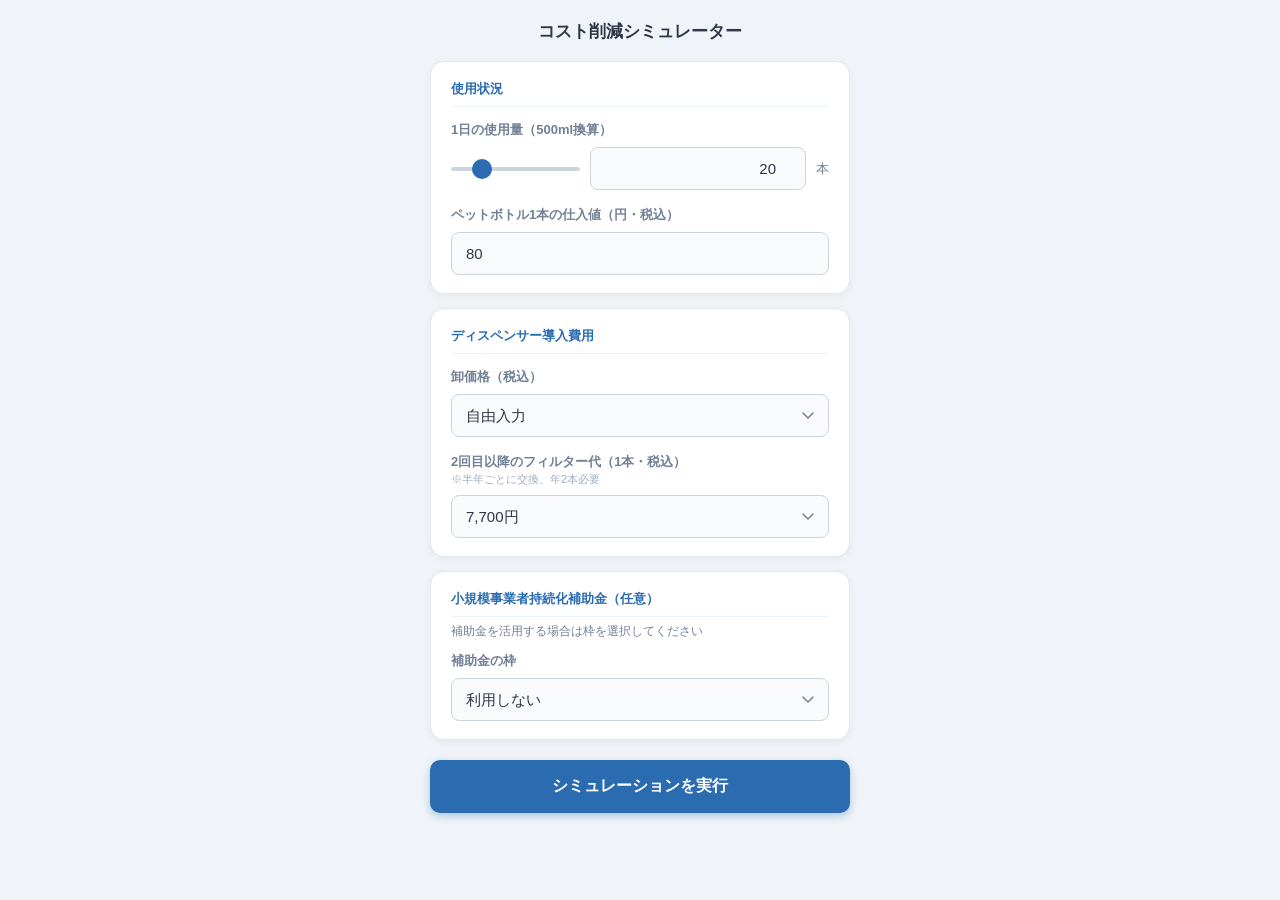
==== index.html @ 9ca2d84e "Add files via upload" ====
<!DOCTYPE html>
<html lang="ja">
<head>
  <meta charset="UTF-8">
  <meta name="viewport" content="width=device-width, initial-scale=1.0, maximum-scale=1.0, user-scalable=no">
  <title>炭酸ディスペンサー コスト削減シミュレーター</title>
  <link rel="stylesheet" href="style.css">
</head>
<body>
<div class="wrap">

  <!-- 入力画面 -->
  <div id="screen-input">
    <h2>コスト削減シミュレーター</h2>

    <div class="card">
      <div class="section-title">使用状況</div>

      <div class="field">
        <label>1日の使用量（500ml換算）</label>
        <div class="slider-row">
          <input type="range" id="rangeUsage" min="1" max="100" value="20" step="1">
          <input type="number" class="num-box" id="numUsage" min="1" max="100" value="20">
          <span class="slider-unit">本</span>
        </div>
      </div>

      <div class="field">
        <label>ペットボトル1本の仕入値（円・税込）</label>
        <input type="number" id="bottlePrice" value="80" min="1">
      </div>
    </div>

    <div class="card">
      <div class="section-title">ディスペンサー導入費用</div>

      <div class="field">
        <label>卸価格（税込）</label>
        <select id="dispenserCost">
          <option value="custom">自由入力</option>
          <option value="255000">255,000円</option>
          <option value="355000">355,000円</option>
          <option value="455000">455,000円</option>
          <option value="555000">555,000円</option>
          <option value="655000">655,000円</option>
          <option value="755000">755,000円</option>
        </select>
        <div id="customCostWrap">
          <input type="number" id="customCost" placeholder="例：330000" min="1">
          <p class="custom-hint">半角数字で円単位入力</p>
        </div>
      </div>

      <div class="field">
        <label>2回目以降のフィルター代（1本・税込）<br><span class="field-note">※半年ごとに交換、年2本必要</span></label>
        <select id="filterPrice">
          <option value="7700">7,700円</option>
          <option value="10000">10,000円</option>
          <option value="15400">15,400円</option>
        </select>
      </div>
    </div>

    <div class="card">
      <div class="section-title">小規模事業者持続化補助金（任意）</div>
      <p class="section-note">補助金を活用する場合は枠を選択してください</p>

      <div class="field">
        <label>補助金の枠</label>
        <select id="subsidyType">
          <option value="none">利用しない</option>
          <option value="normal">通常枠（上限50万円・補助率2/3）</option>
          <option value="wage">賃金引上げ枠（上限200万円・補助率2/3）</option>
        </select>
      </div>
    </div>

    <button class="btn-primary" id="btnCalc">シミュレーションを実行</button>
  </div>

  <!-- 結果画面 -->
  <div id="screen-result" class="hidden">
    <h2>シミュレーション結果</h2>

    <div class="card">
      <div class="section-title">毎月のコスト比較（30日換算）</div>
      <div class="compare-row">
        <span class="clabel">ペットボトル利用時</span>
        <span class="cval" id="r-monthly-pet">-</span>
      </div>
      <div class="compare-row">
        <span class="clabel">ディスペンサー利用時<br><small>（ガス・水道・フィルター月割含む）</small></span>
        <span class="cval" id="r-monthly-disp">-</span>
      </div>
      <div class="compare-row highlight">
        <span class="clabel">毎月の削減額</span>
        <span class="cval green" id="r-monthly-saving">-</span>
      </div>
    </div>

    <div class="card">
      <div class="section-title">年間コスト比較</div>
      <div class="compare-row">
        <span class="clabel">ペットボトル利用時</span>
        <span class="cval" id="r-yearly-pet">-</span>
      </div>
      <div class="compare-row">
        <span class="clabel">ディスペンサー利用時</span>
        <span class="cval" id="r-yearly-disp">-</span>
      </div>
      <div class="compare-row highlight">
        <span class="clabel">年間の削減額</span>
        <span class="cval green" id="r-yearly-saving">-</span>
      </div>
    </div>

    <div class="card">
      <div class="section-title">初期費用の回収期間</div>
      <div class="compare-row">
        <span class="clabel">導入費用</span>
        <span class="cval" id="r-initial">-</span>
      </div>

      <div id="subsidy-block" class="hidden">
        <div class="compare-row">
          <span class="clabel">補助金額</span>
          <span class="cval green" id="r-subsidy-amount">-</span>
        </div>
        <div class="compare-row highlight">
          <span class="clabel">実質負担額</span>
          <span class="cval" id="r-net-cost">-</span>
        </div>
      </div>

      <div class="result-block">
        <div class="rlabel" id="roi-label">補助金なしの回収期間</div>
        <div class="rvalue" id="r-roi">-</div>
      </div>

      <div id="roi-subsidy-block" class="hidden">
        <div class="result-block">
          <div class="rlabel">補助金活用後の回収期間</div>
          <div class="rvalue green" id="r-roi-subsidy">-</div>
        </div>
      </div>

      <p class="note">※毎月の削減額から算出した目安の期間です</p>
    </div>

    <div class="card summary-card">
      <div class="summary-row"><span>1日の使用量</span><span id="r-usage">-</span></div>
      <div class="summary-row"><span>ペットボトル仕入値</span><span id="r-price">-</span></div>
      <div class="summary-row"><span>導入費用</span><span id="r-cost">-</span></div>
      <div class="summary-row"><span>フィルター代（1本）</span><span id="r-filter">-</span></div>
    </div>

    <button class="btn-back" id="btnBack">◀ 条件を変えて再計算</button>
  </div>

</div>
<script src="app.js"></script>
</body>
</html>
---- style.css ----
*, *::before, *::after { box-sizing: border-box; margin: 0; padding: 0; }

body {
  font-family: 'Helvetica Neue', Arial, sans-serif;
  background: #f0f4f8;
  color: #2d3748;
  min-height: 100vh;
  padding: 20px 16px 40px;
}

.wrap { max-width: 420px; margin: 0 auto; }

h2 {
  font-size: 17px;
  font-weight: 600;
  text-align: center;
  color: #2d3748;
  margin-bottom: 18px;
}

.card {
  background: #fff;
  border: 1px solid #e2e8f0;
  border-radius: 14px;
  padding: 18px 20px;
  margin-bottom: 14px;
  box-shadow: 0 2px 8px rgba(0,0,0,0.05);
}

.section-title {
  font-size: 13px;
  font-weight: 700;
  color: #2b6cb0;
  margin-bottom: 14px;
  padding-bottom: 8px;
  border-bottom: 1px solid #ebf4ff;
}

.section-note {
  font-size: 12px;
  color: #718096;
  margin-bottom: 12px;
  margin-top: -8px;
}

.field { margin-bottom: 16px; }
.field:last-child { margin-bottom: 0; }

.field label {
  display: block;
  font-size: 13px;
  font-weight: 600;
  color: #718096;
  margin-bottom: 8px;
}

.field-note {
  font-size: 11px;
  font-weight: 400;
  color: #a0aec0;
}

.field input[type="number"],
.field select {
  width: 100%;
  padding: 12px 14px;
  border: 1px solid #cbd5e0;
  border-radius: 8px;
  background: #f8fafc;
  color: #2d3748;
  font-size: 15px;
  font-family: inherit;
  appearance: none;
  -webkit-appearance: none;
}

.field select {
  background-image: url("data:image/svg+xml,%3Csvg xmlns='http://www.w3.org/2000/svg' width='12' height='8' viewBox='0 0 12 8'%3E%3Cpath d='M1 1l5 5 5-5' stroke='%23718096' stroke-width='1.5' fill='none' stroke-linecap='round'/%3E%3C/svg%3E");
  background-repeat: no-repeat;
  background-position: right 14px center;
  padding-right: 36px;
}

.slider-row { display: flex; align-items: center; gap: 10px; }

.slider-row input[type="range"] {
  flex: 1;
  -webkit-appearance: none;
  height: 4px;
  background: #cbd5e0;
  border-radius: 2px;
  outline: none;
}

.slider-row input[type="range"]::-webkit-slider-thumb {
  -webkit-appearance: none;
  width: 20px;
  height: 20px;
  border-radius: 50%;
  background: #2b6cb0;
  cursor: pointer;
}

.num-box {
  width: 58px;
  padding: 9px 8px;
  border: 1px solid #cbd5e0;
  border-radius: 8px;
  background: #f8fafc;
  color: #2d3748;
  font-size: 15px;
  text-align: right;
  font-family: inherit;
}

.slider-unit { font-size: 13px; color: #718096; white-space: nowrap; }

#customCostWrap {
  display: none;
  margin-top: 10px;
}

#customCostWrap input[type="number"] {
  width: 100%;
  padding: 12px 14px;
  border: 2px solid #4299e1;
  border-radius: 8px;
  background: #ebf8ff;
  color: #2d3748;
  font-size: 15px;
  font-family: inherit;
  appearance: none;
  -webkit-appearance: none;
}

#customCostWrap input[type="number"].error {
  border-color: #c53030;
  background: #fff5f5;
}

.custom-hint { font-size: 11px; color: #a0aec0; margin-top: 5px; }

.btn-primary {
  width: 100%;
  padding: 16px;
  background: #2b6cb0;
  color: #fff;
  border: none;
  border-radius: 10px;
  font-size: 16px;
  font-weight: 600;
  cursor: pointer;
  margin-top: 6px;
  font-family: inherit;
  box-shadow: 0 3px 8px rgba(43,108,176,0.35);
}
.btn-primary:active { background: #2c5282; }

.btn-back {
  width: 100%;
  padding: 14px;
  background: transparent;
  color: #718096;
  border: 1px solid #cbd5e0;
  border-radius: 10px;
  font-size: 14px;
  font-weight: 600;
  cursor: pointer;
  margin-top: 6px;
  font-family: inherit;
}

/* 結果画面 */
.compare-row {
  display: flex;
  justify-content: space-between;
  align-items: center;
  padding: 10px 0;
  border-bottom: 1px solid #f0f4f8;
  font-size: 13px;
  gap: 8px;
}
.compare-row:last-child { border-bottom: none; }
.compare-row.highlight { background: #f7fafc; margin: 0 -20px; padding: 10px 20px; border-radius: 0; }

.clabel { color: #718096; flex: 1; line-height: 1.4; }
.clabel small { font-size: 11px; }
.cval { font-weight: 600; color: #2d3748; white-space: nowrap; }
.cval.green { color: #276749; }
.cval.red   { color: #c53030; }

.result-block {
  text-align: center;
  padding: 20px 0;
  border-bottom: 1px solid #f0f4f8;
}
.result-block:last-of-type { border-bottom: none; padding-bottom: 4px; }

.rlabel {
  font-size: 12px;
  color: #718096;
  margin-bottom: 8px;
  font-weight: 600;
}

.rvalue { font-size: 36px; font-weight: 700; line-height: 1.1; color: #2d3748; }
.rvalue.green { color: #276749; }
.rvalue.red   { color: #c53030; }

.note {
  font-size: 11px;
  color: #a0aec0;
  text-align: center;
  margin-top: 14px;
  line-height: 1.7;
}

.summary-card .summary-row {
  display: flex;
  justify-content: space-between;
  padding: 8px 0;
  font-size: 12px;
  border-bottom: 1px solid #f0f4f8;
  color: #718096;
}
.summary-card .summary-row:last-child { border-bottom: none; }
.summary-card .summary-row span:last-child { font-weight: 600; color: #2d3748; }

.hidden { display: none !important; }
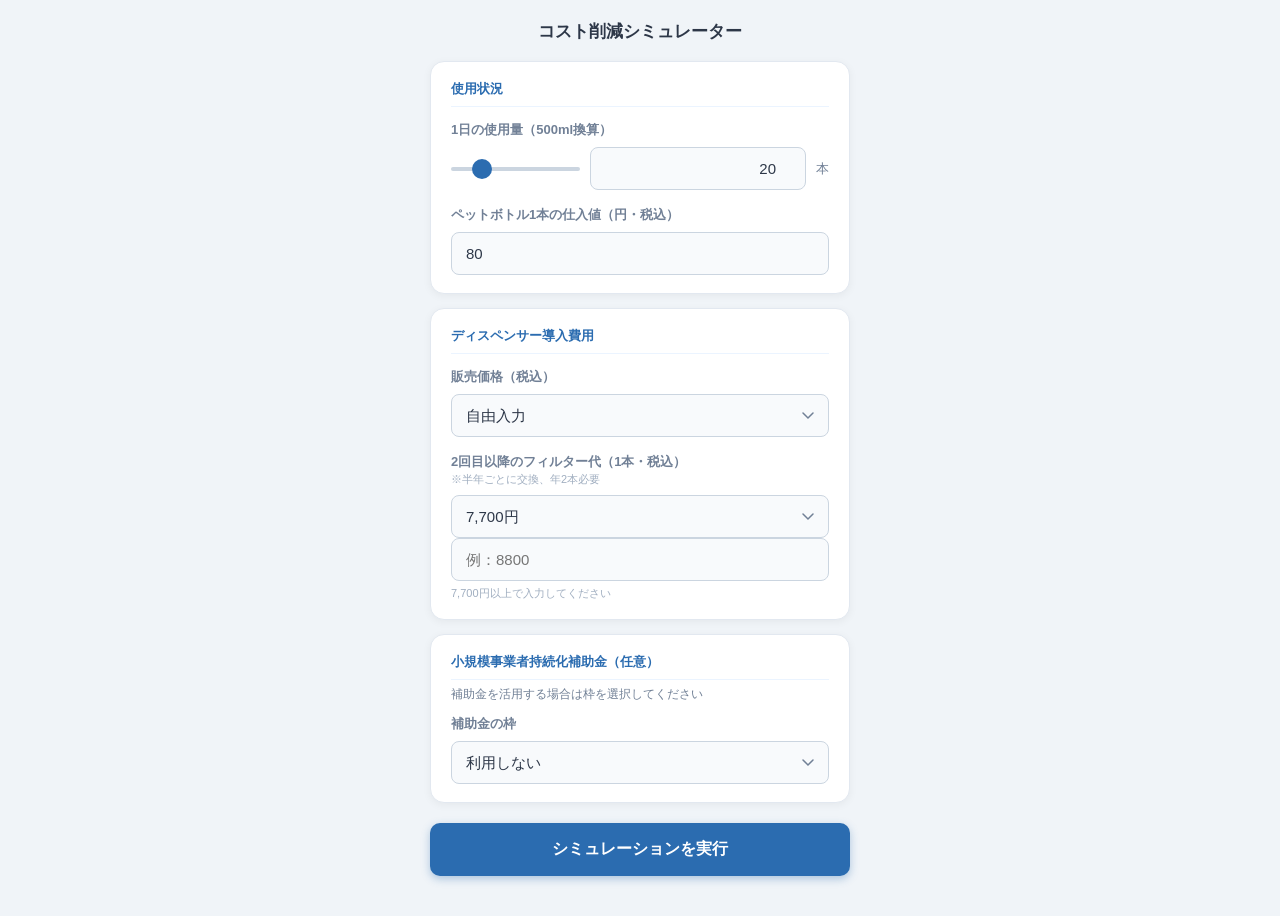
==== commit c5927013: "Add files via upload" ====
--- a/index.html
+++ b/index.html
@@ -9,13 +9,11 @@
 <body>
 <div class="wrap">
 
-  <!-- 入力画面 -->
   <div id="screen-input">
     <h2>コスト削減シミュレーター</h2>
 
     <div class="card">
       <div class="section-title">使用状況</div>
-
       <div class="field">
         <label>1日の使用量（500ml換算）</label>
         <div class="slider-row">
@@ -24,7 +22,6 @@
           <span class="slider-unit">本</span>
         </div>
       </div>
-
       <div class="field">
         <label>ペットボトル1本の仕入値（円・税込）</label>
         <input type="number" id="bottlePrice" value="80" min="1">
@@ -33,9 +30,8 @@
 
     <div class="card">
       <div class="section-title">ディスペンサー導入費用</div>
-
       <div class="field">
-        <label>卸価格（税込）</label>
+        <label>販売価格（税込）</label>
         <select id="dispenserCost">
           <option value="custom">自由入力</option>
           <option value="255000">255,000円</option>
@@ -45,26 +41,29 @@
           <option value="655000">655,000円</option>
           <option value="755000">755,000円</option>
         </select>
-        <div id="customCostWrap">
+        <div class="custom-wrap" id="customCostWrap">
           <input type="number" id="customCost" placeholder="例：330000" min="1">
           <p class="custom-hint">半角数字で円単位入力</p>
         </div>
       </div>
-
       <div class="field">
         <label>2回目以降のフィルター代（1本・税込）<br><span class="field-note">※半年ごとに交換、年2本必要</span></label>
         <select id="filterPrice">
           <option value="7700">7,700円</option>
           <option value="10000">10,000円</option>
           <option value="15400">15,400円</option>
+          <option value="custom">自由入力</option>
         </select>
+        <div class="custom-wrap" id="customFilterWrap">
+          <input type="number" id="customFilter" placeholder="例：8800" min="7700">
+          <p class="custom-hint">7,700円以上で入力してください</p>
+        </div>
       </div>
     </div>
 
     <div class="card">
       <div class="section-title">小規模事業者持続化補助金（任意）</div>
       <p class="section-note">補助金を活用する場合は枠を選択してください</p>
-
       <div class="field">
         <label>補助金の枠</label>
         <select id="subsidyType">
@@ -78,79 +77,47 @@
     <button class="btn-primary" id="btnCalc">シミュレーションを実行</button>
   </div>
 
-  <!-- 結果画面 -->
   <div id="screen-result" class="hidden">
     <h2>シミュレーション結果</h2>
 
     <div class="card">
       <div class="section-title">毎月のコスト比較（30日換算）</div>
-      <div class="compare-row">
-        <span class="clabel">ペットボトル利用時</span>
-        <span class="cval" id="r-monthly-pet">-</span>
-      </div>
-      <div class="compare-row">
-        <span class="clabel">ディスペンサー利用時<br><small>（ガス・水道・フィルター月割含む）</small></span>
-        <span class="cval" id="r-monthly-disp">-</span>
-      </div>
-      <div class="compare-row highlight">
-        <span class="clabel">毎月の削減額</span>
-        <span class="cval green" id="r-monthly-saving">-</span>
-      </div>
+      <div class="compare-row"><span class="clabel">ペットボトル利用時</span><span class="cval" id="r-monthly-pet">-</span></div>
+      <div class="compare-row"><span class="clabel">ディスペンサー利用時<br><small>（ガス・水道・フィルター月割含む）</small></span><span class="cval" id="r-monthly-disp">-</span></div>
+      <div class="compare-row highlight"><span class="clabel">毎月の削減額</span><span class="cval green" id="r-monthly-saving">-</span></div>
     </div>
 
     <div class="card">
       <div class="section-title">年間コスト比較</div>
-      <div class="compare-row">
-        <span class="clabel">ペットボトル利用時</span>
-        <span class="cval" id="r-yearly-pet">-</span>
-      </div>
-      <div class="compare-row">
-        <span class="clabel">ディスペンサー利用時</span>
-        <span class="cval" id="r-yearly-disp">-</span>
-      </div>
-      <div class="compare-row highlight">
-        <span class="clabel">年間の削減額</span>
-        <span class="cval green" id="r-yearly-saving">-</span>
-      </div>
+      <div class="compare-row"><span class="clabel">ペットボトル利用時</span><span class="cval" id="r-yearly-pet">-</span></div>
+      <div class="compare-row"><span class="clabel">ディスペンサー利用時</span><span class="cval" id="r-yearly-disp">-</span></div>
+      <div class="compare-row highlight"><span class="clabel">年間の削減額</span><span class="cval green" id="r-yearly-saving">-</span></div>
     </div>
 
     <div class="card">
       <div class="section-title">初期費用の回収期間</div>
-      <div class="compare-row">
-        <span class="clabel">導入費用</span>
-        <span class="cval" id="r-initial">-</span>
+      <div class="compare-row"><span class="clabel">販売価格</span><span class="cval" id="r-initial">-</span></div>
+      <div id="subsidy-block" class="hidden">
+        <div class="compare-row"><span class="clabel">補助金額</span><span class="cval green" id="r-subsidy-amount">-</span></div>
+        <div class="compare-row highlight"><span class="clabel">実質負担額</span><span class="cval" id="r-net-cost">-</span></div>
       </div>
-
-      <div id="subsidy-block" class="hidden">
-        <div class="compare-row">
-          <span class="clabel">補助金額</span>
-          <span class="cval green" id="r-subsidy-amount">-</span>
-        </div>
-        <div class="compare-row highlight">
-          <span class="clabel">実質負担額</span>
-          <span class="cval" id="r-net-cost">-</span>
-        </div>
-      </div>
-
       <div class="result-block">
-        <div class="rlabel" id="roi-label">補助金なしの回収期間</div>
+        <div class="rlabel" id="roi-label">初期費用の回収期間</div>
         <div class="rvalue" id="r-roi">-</div>
       </div>
-
       <div id="roi-subsidy-block" class="hidden">
         <div class="result-block">
           <div class="rlabel">補助金活用後の回収期間</div>
           <div class="rvalue green" id="r-roi-subsidy">-</div>
         </div>
       </div>
-
       <p class="note">※毎月の削減額から算出した目安の期間です</p>
     </div>
 
-    <div class="card summary-card">
+    <div class="card">
       <div class="summary-row"><span>1日の使用量</span><span id="r-usage">-</span></div>
       <div class="summary-row"><span>ペットボトル仕入値</span><span id="r-price">-</span></div>
-      <div class="summary-row"><span>導入費用</span><span id="r-cost">-</span></div>
+      <div class="summary-row"><span>販売価格</span><span id="r-cost">-</span></div>
       <div class="summary-row"><span>フィルター代（1本）</span><span id="r-filter">-</span></div>
     </div>
 
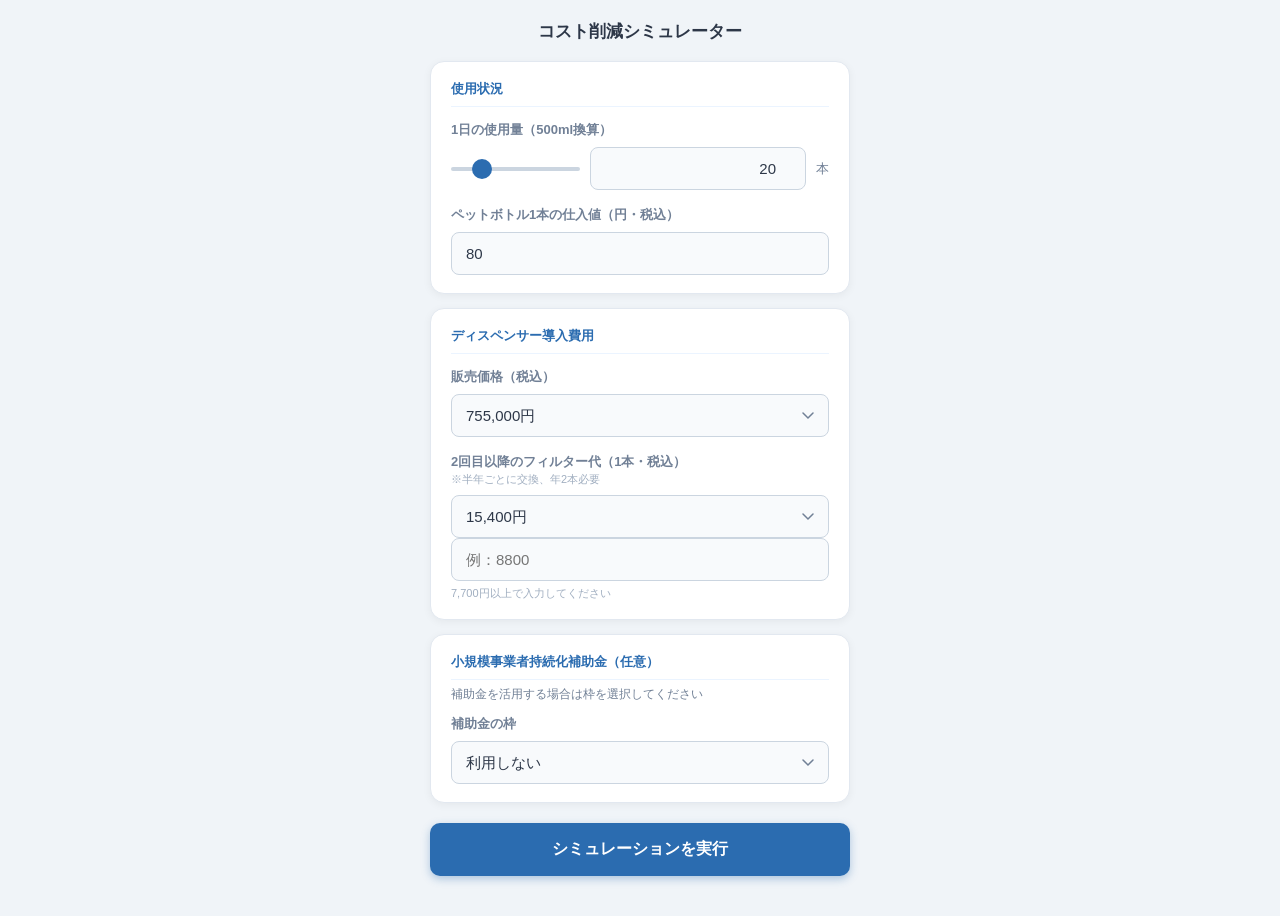
==== commit aff84b6c: "Add files via upload" ====
--- a/index.html
+++ b/index.html
@@ -33,13 +33,13 @@
       <div class="field">
         <label>販売価格（税込）</label>
         <select id="dispenserCost">
-          <option value="custom">自由入力</option>
           <option value="255000">255,000円</option>
           <option value="355000">355,000円</option>
           <option value="455000">455,000円</option>
           <option value="555000">555,000円</option>
           <option value="655000">655,000円</option>
-          <option value="755000">755,000円</option>
+          <option value="755000" selected>755,000円</option>
+          <option value="custom">自由入力</option>
         </select>
         <div class="custom-wrap" id="customCostWrap">
           <input type="number" id="customCost" placeholder="例：330000" min="1">
@@ -51,7 +51,7 @@
         <select id="filterPrice">
           <option value="7700">7,700円</option>
           <option value="10000">10,000円</option>
-          <option value="15400">15,400円</option>
+          <option value="15400" selected>15,400円</option>
           <option value="custom">自由入力</option>
         </select>
         <div class="custom-wrap" id="customFilterWrap">
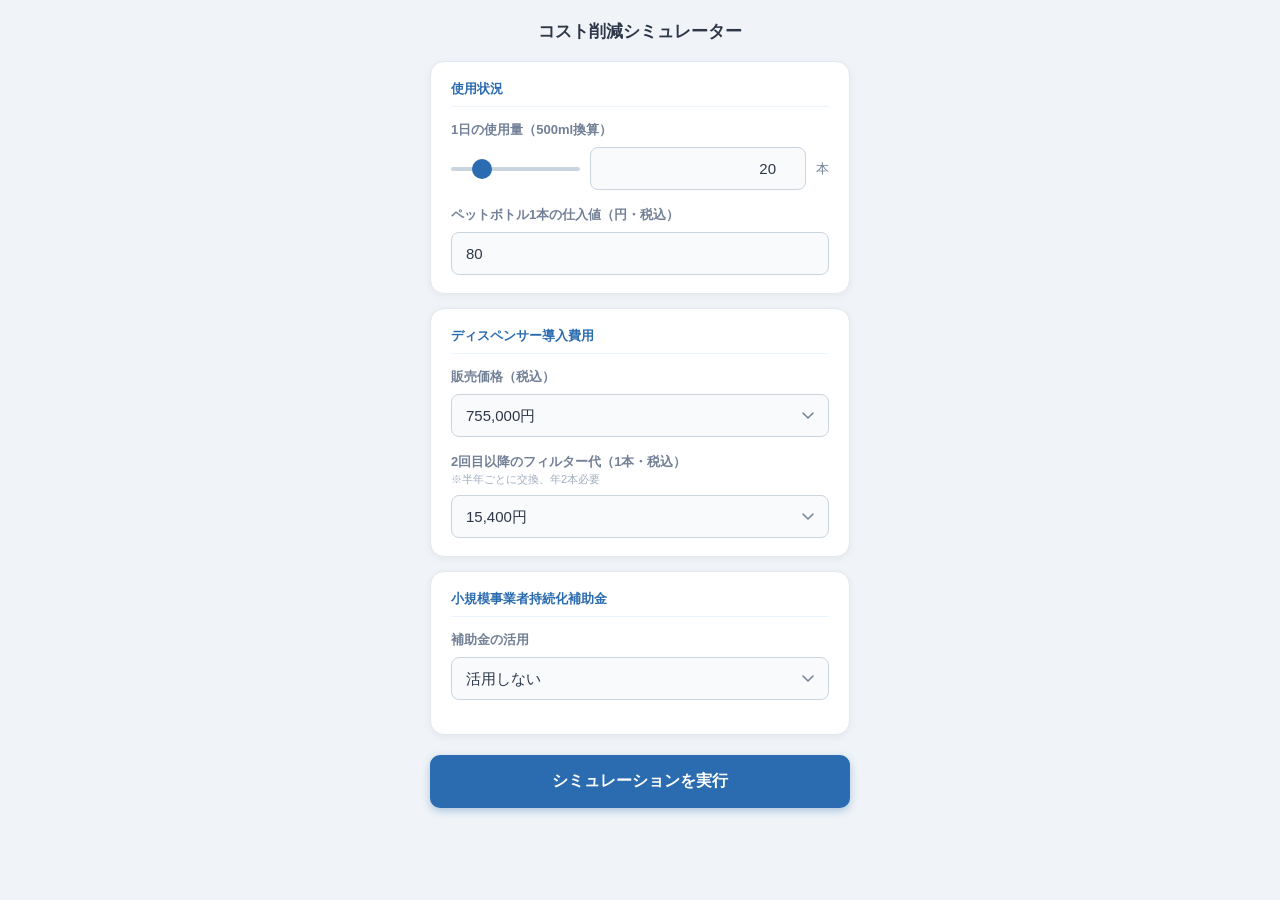
==== commit 9ff28aac: "Add files via upload" ====
--- a/index.html
+++ b/index.html
@@ -18,13 +18,13 @@
         <label>1日の使用量（500ml換算）</label>
         <div class="slider-row">
           <input type="range" id="rangeUsage" min="1" max="100" value="20" step="1">
-          <input type="number" class="num-box" id="numUsage" min="1" max="100" value="20">
+          <input type="number" class="num-box" id="numUsage" min="1" max="100" value="20" inputmode="numeric">
           <span class="slider-unit">本</span>
         </div>
       </div>
       <div class="field">
         <label>ペットボトル1本の仕入値（円・税込）</label>
-        <input type="number" id="bottlePrice" value="80" min="1">
+        <input type="number" id="bottlePrice" value="80" min="1" inputmode="numeric">
       </div>
     </div>
 
@@ -42,7 +42,7 @@
           <option value="custom">自由入力</option>
         </select>
         <div class="custom-wrap" id="customCostWrap">
-          <input type="number" id="customCost" placeholder="例：330000" min="1">
+          <input type="number" id="customCost" placeholder="例：330000" min="1" inputmode="numeric">
           <p class="custom-hint">半角数字で円単位入力</p>
         </div>
       </div>
@@ -50,24 +50,29 @@
         <label>2回目以降のフィルター代（1本・税込）<br><span class="field-note">※半年ごとに交換、年2本必要</span></label>
         <select id="filterPrice">
           <option value="7700">7,700円</option>
-          <option value="10000">10,000円</option>
+          <option value="11000">11,000円</option>
           <option value="15400" selected>15,400円</option>
           <option value="custom">自由入力</option>
         </select>
         <div class="custom-wrap" id="customFilterWrap">
-          <input type="number" id="customFilter" placeholder="例：8800" min="7700">
+          <input type="number" id="customFilter" placeholder="例：8800" min="7700" inputmode="numeric">
           <p class="custom-hint">7,700円以上で入力してください</p>
         </div>
       </div>
     </div>
 
     <div class="card">
-      <div class="section-title">小規模事業者持続化補助金（任意）</div>
-      <p class="section-note">補助金を活用する場合は枠を選択してください</p>
+      <div class="section-title">小規模事業者持続化補助金</div>
       <div class="field">
+        <label>補助金の活用</label>
+        <select id="subsidyUse">
+          <option value="none">活用しない</option>
+          <option value="use">活用する</option>
+        </select>
+      </div>
+      <div class="field hidden" id="subsidyTypeWrap">
         <label>補助金の枠</label>
         <select id="subsidyType">
-          <option value="none">利用しない</option>
           <option value="normal">通常枠（上限50万円・補助率2/3）</option>
           <option value="wage">賃金引上げ枠（上限200万円・補助率2/3）</option>
         </select>
@@ -125,6 +130,15 @@
   </div>
 
 </div>
+
+<!-- ポップアップ -->
+<div id="popup-overlay" class="hidden">
+  <div class="popup-box">
+    <p>小規模事業者持続化補助金で申請をする場合は、炭酸ディスペンサー単体での申請が行えません。<br><br>「炭酸ディスペンサーを導入したことを広報活動に利用し、販促に邁進する」という想定で申請を行う為、他の商品とセットで申請致します。</p>
+    <button class="popup-close" id="popupClose">閉じる</button>
+  </div>
+</div>
+
 <script src="app.js"></script>
 </body>
 </html>
--- a/style.css
+++ b/style.css
@@ -227,3 +227,68 @@
 .summary-card .summary-row span:last-child { font-weight: 600; color: #2d3748; }
 
 .hidden { display: none !important; }
+
+#customFilterWrap {
+  display: none;
+  margin-top: 10px;
+}
+
+#customFilterWrap input[type="number"] {
+  width: 100%;
+  padding: 12px 14px;
+  border: 2px solid #4299e1;
+  border-radius: 8px;
+  background: #ebf8ff;
+  color: #2d3748;
+  font-size: 15px;
+  font-family: inherit;
+  appearance: none;
+  -webkit-appearance: none;
+}
+
+#customFilterWrap input[type="number"].error {
+  border-color: #c53030;
+  background: #fff5f5;
+}
+
+/* ポップアップ */
+#popup-overlay {
+  position: fixed;
+  top: 0; left: 0;
+  width: 100%; height: 100%;
+  background: rgba(0,0,0,0.5);
+  z-index: 999;
+  display: flex;
+  align-items: center;
+  justify-content: center;
+  padding: 20px;
+}
+
+.popup-box {
+  background: #fff;
+  border-radius: 14px;
+  padding: 24px 20px;
+  max-width: 380px;
+  width: 100%;
+  box-shadow: 0 8px 24px rgba(0,0,0,0.15);
+}
+
+.popup-box p {
+  font-size: 14px;
+  line-height: 1.8;
+  color: #2d3748;
+  margin-bottom: 20px;
+}
+
+.popup-close {
+  width: 100%;
+  padding: 12px;
+  background: #2b6cb0;
+  color: #fff;
+  border: none;
+  border-radius: 8px;
+  font-size: 15px;
+  font-weight: 600;
+  cursor: pointer;
+  font-family: inherit;
+}
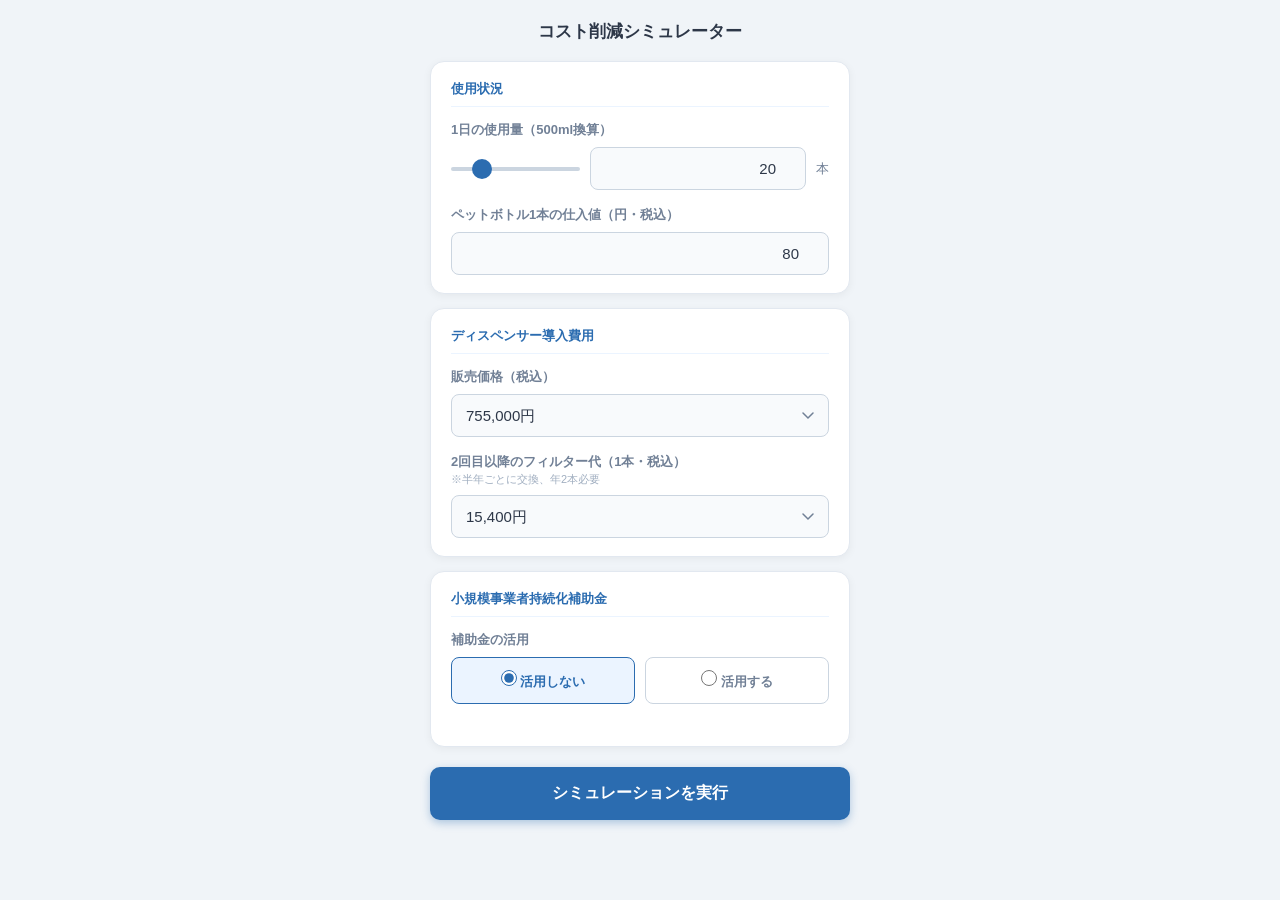
==== commit cf43ec4e: "Add files via upload" ====
--- a/index.html
+++ b/index.html
@@ -65,10 +65,14 @@
       <div class="section-title">小規模事業者持続化補助金</div>
       <div class="field">
         <label>補助金の活用</label>
-        <select id="subsidyUse">
-          <option value="none">活用しない</option>
-          <option value="use">活用する</option>
-        </select>
+        <div class="radio-group">
+          <label class="radio-label selected" id="radioLabelNone">
+            <input type="radio" name="subsidyUse" value="none" checked> 活用しない
+          </label>
+          <label class="radio-label" id="radioLabelUse">
+            <input type="radio" name="subsidyUse" value="use"> 活用する
+          </label>
+        </div>
       </div>
       <div class="field hidden" id="subsidyTypeWrap">
         <label>補助金の枠</label>
@@ -76,6 +80,10 @@
           <option value="normal">通常枠（上限50万円・補助率2/3）</option>
           <option value="wage">賃金引上げ枠（上限200万円・補助率2/3）</option>
         </select>
+      </div>
+      <div class="notice-box" id="subsidyNotice">
+        <div class="notice-title">⚠️ ご注意</div>
+        <div class="notice-body">小規模事業者持続化補助金で申請をする場合は、炭酸ディスペンサー単体での申請が行えません。<br><br>「炭酸ディスペンサーを導入したことを広報活動に利用し、販促に邁進する」という想定で申請を行う為、他の商品とセットで申請致します。</div>
       </div>
     </div>
 
@@ -130,15 +138,6 @@
   </div>
 
 </div>
-
-<!-- ポップアップ -->
-<div id="popup-overlay" class="hidden">
-  <div class="popup-box">
-    <p>小規模事業者持続化補助金で申請をする場合は、炭酸ディスペンサー単体での申請が行えません。<br><br>「炭酸ディスペンサーを導入したことを広報活動に利用し、販促に邁進する」という想定で申請を行う為、他の商品とセットで申請致します。</p>
-    <button class="popup-close" id="popupClose">閉じる</button>
-  </div>
-</div>
-
 <script src="app.js"></script>
 </body>
 </html>
--- a/style.css
+++ b/style.css
@@ -36,13 +36,6 @@
   border-bottom: 1px solid #ebf4ff;
 }
 
-.section-note {
-  font-size: 12px;
-  color: #718096;
-  margin-bottom: 12px;
-  margin-top: -8px;
-}
-
 .field { margin-bottom: 16px; }
 .field:last-child { margin-bottom: 0; }
 
@@ -60,7 +53,22 @@
   color: #a0aec0;
 }
 
-.field input[type="number"],
+/* 数値入力：右寄せ */
+.field input[type="number"] {
+  width: 100%;
+  padding: 12px 14px;
+  border: 1px solid #cbd5e0;
+  border-radius: 8px;
+  background: #f8fafc;
+  color: #2d3748;
+  font-size: 15px;
+  font-family: inherit;
+  appearance: none;
+  -webkit-appearance: none;
+  text-align: right;
+}
+
+/* セレクト：通常左寄せ */
 .field select {
   width: 100%;
   padding: 12px 14px;
@@ -72,9 +80,6 @@
   font-family: inherit;
   appearance: none;
   -webkit-appearance: none;
-}
-
-.field select {
   background-image: url("data:image/svg+xml,%3Csvg xmlns='http://www.w3.org/2000/svg' width='12' height='8' viewBox='0 0 12 8'%3E%3Cpath d='M1 1l5 5 5-5' stroke='%23718096' stroke-width='1.5' fill='none' stroke-linecap='round'/%3E%3C/svg%3E");
   background-repeat: no-repeat;
   background-position: right 14px center;
@@ -115,12 +120,9 @@
 
 .slider-unit { font-size: 13px; color: #718096; white-space: nowrap; }
 
-#customCostWrap {
-  display: none;
-  margin-top: 10px;
-}
-
-#customCostWrap input[type="number"] {
+.custom-wrap { display: none; margin-top: 10px; }
+
+.custom-wrap input[type="number"] {
   width: 100%;
   padding: 12px 14px;
   border: 2px solid #4299e1;
@@ -131,14 +133,71 @@
   font-family: inherit;
   appearance: none;
   -webkit-appearance: none;
-}
-
-#customCostWrap input[type="number"].error {
+  text-align: right;
+}
+
+.custom-wrap input[type="number"].error {
   border-color: #c53030;
   background: #fff5f5;
 }
 
 .custom-hint { font-size: 11px; color: #a0aec0; margin-top: 5px; }
+
+/* ラジオボタン：中央揃え */
+.radio-group { display: flex; gap: 10px; }
+
+.radio-label {
+  flex: 1;
+  display: flex;
+  align-items: center;
+  justify-content: center;
+  gap: 8px;
+  padding: 12px;
+  border: 1.5px solid #cbd5e0;
+  border-radius: 8px;
+  font-size: 14px;
+  font-weight: 500;
+  color: #718096;
+  cursor: pointer;
+  text-align: center;
+  transition: all 0.15s;
+}
+
+.radio-label input[type="radio"] {
+  accent-color: #2b6cb0;
+  width: 16px;
+  height: 16px;
+}
+
+.radio-label.selected {
+  border-color: #2b6cb0;
+  background: #ebf4ff;
+  color: #2b6cb0;
+  font-weight: 600;
+}
+
+/* 注意書きボックス */
+.notice-box {
+  display: none;
+  margin-top: 14px;
+  padding: 14px 16px;
+  background: #fffbeb;
+  border: 1.5px solid #f6c90e;
+  border-radius: 10px;
+}
+
+.notice-title {
+  font-size: 13px;
+  font-weight: 700;
+  color: #92610a;
+  margin-bottom: 8px;
+}
+
+.notice-body {
+  font-size: 12px;
+  color: #7a5100;
+  line-height: 1.8;
+}
 
 .btn-primary {
   width: 100%;
@@ -181,7 +240,11 @@
   gap: 8px;
 }
 .compare-row:last-child { border-bottom: none; }
-.compare-row.highlight { background: #f7fafc; margin: 0 -20px; padding: 10px 20px; border-radius: 0; }
+.compare-row.highlight {
+  background: #f7fafc;
+  margin: 0 -20px;
+  padding: 10px 20px;
+}
 
 .clabel { color: #718096; flex: 1; line-height: 1.4; }
 .clabel small { font-size: 11px; }
@@ -191,7 +254,7 @@
 
 .result-block {
   text-align: center;
-  padding: 20px 0;
+  padding: 22px 0;
   border-bottom: 1px solid #f0f4f8;
 }
 .result-block:last-of-type { border-bottom: none; padding-bottom: 4px; }
@@ -203,7 +266,7 @@
   font-weight: 600;
 }
 
-.rvalue { font-size: 36px; font-weight: 700; line-height: 1.1; color: #2d3748; }
+.rvalue { font-size: 38px; font-weight: 700; line-height: 1.1; color: #2d3748; }
 .rvalue.green { color: #276749; }
 .rvalue.red   { color: #c53030; }
 
@@ -211,11 +274,11 @@
   font-size: 11px;
   color: #a0aec0;
   text-align: center;
-  margin-top: 14px;
+  margin-top: 16px;
   line-height: 1.7;
 }
 
-.summary-card .summary-row {
+.summary-row {
   display: flex;
   justify-content: space-between;
   padding: 8px 0;
@@ -223,72 +286,7 @@
   border-bottom: 1px solid #f0f4f8;
   color: #718096;
 }
-.summary-card .summary-row:last-child { border-bottom: none; }
-.summary-card .summary-row span:last-child { font-weight: 600; color: #2d3748; }
+.summary-row:last-child { border-bottom: none; }
+.summary-row span:last-child { font-weight: 600; color: #2d3748; }
 
 .hidden { display: none !important; }
-
-#customFilterWrap {
-  display: none;
-  margin-top: 10px;
-}
-
-#customFilterWrap input[type="number"] {
-  width: 100%;
-  padding: 12px 14px;
-  border: 2px solid #4299e1;
-  border-radius: 8px;
-  background: #ebf8ff;
-  color: #2d3748;
-  font-size: 15px;
-  font-family: inherit;
-  appearance: none;
-  -webkit-appearance: none;
-}
-
-#customFilterWrap input[type="number"].error {
-  border-color: #c53030;
-  background: #fff5f5;
-}
-
-/* ポップアップ */
-#popup-overlay {
-  position: fixed;
-  top: 0; left: 0;
-  width: 100%; height: 100%;
-  background: rgba(0,0,0,0.5);
-  z-index: 999;
-  display: flex;
-  align-items: center;
-  justify-content: center;
-  padding: 20px;
-}
-
-.popup-box {
-  background: #fff;
-  border-radius: 14px;
-  padding: 24px 20px;
-  max-width: 380px;
-  width: 100%;
-  box-shadow: 0 8px 24px rgba(0,0,0,0.15);
-}
-
-.popup-box p {
-  font-size: 14px;
-  line-height: 1.8;
-  color: #2d3748;
-  margin-bottom: 20px;
-}
-
-.popup-close {
-  width: 100%;
-  padding: 12px;
-  background: #2b6cb0;
-  color: #fff;
-  border: none;
-  border-radius: 8px;
-  font-size: 15px;
-  font-weight: 600;
-  cursor: pointer;
-  font-family: inherit;
-}
